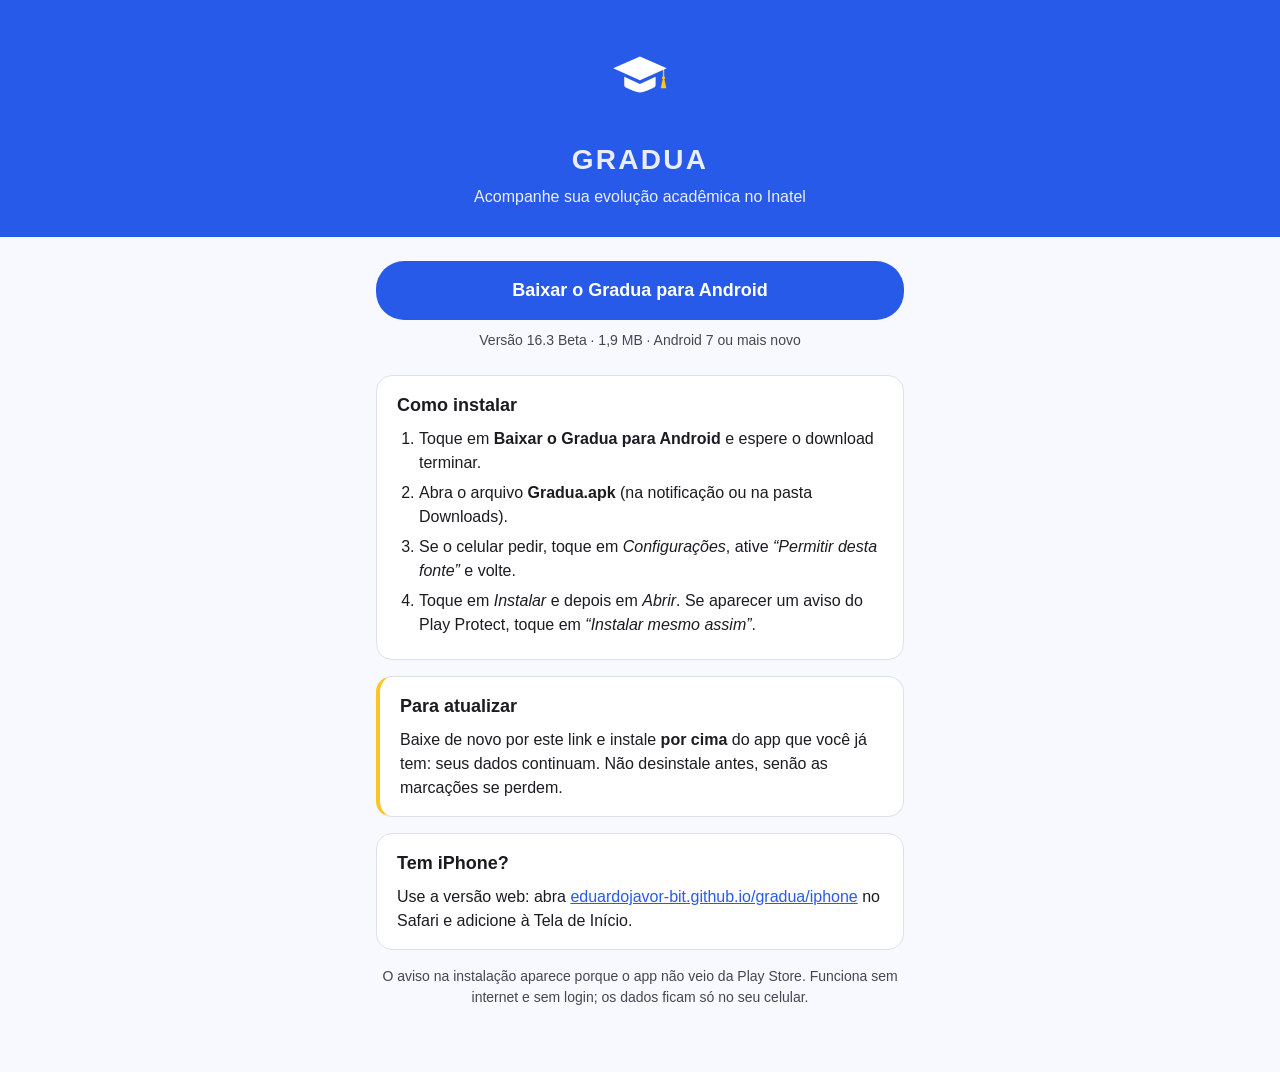
==== android/index.html @ af93af9c "Gradua 16.3 Beta (versão web e APK do Android) Co-Authored-By: Claude Opus 5.5 <noreply@anthropic.co" ====
<!doctype html>
<!-- Página de download do app Android (Gradua). Modelo preenchido por publicar-web.sh: 16.3 Beta e 1,9 MB. -->
<html lang="pt-BR">
<head>
  <meta charset="utf-8">
  <meta name="viewport" content="width=device-width, initial-scale=1">
  <meta name="theme-color" content="#285AE9">
  <title>Gradua para Android</title>
  <link rel="icon" type="image/png" href="../icones/icone-192.png">
  <style>
    :root {
      --primaria: #285AE9; --sobre-primaria: #FFFFFF; --ouro: #FDC522;
      --fundo: #F8F9FF; --texto: #1A1C22; --texto-var: #44474F; --cartao: #FFFFFF; --contorno: #DDE1EC;
    }
    @media (prefers-color-scheme: dark) {
      :root { --fundo: #111318; --texto: #E2E2E9; --texto-var: #C4C6D0; --cartao: #1D2024; --contorno: #33363D; }
    }
    * { box-sizing: border-box; }
    body {
      margin: 0; background: var(--fundo); color: var(--texto);
      font-family: -apple-system, BlinkMacSystemFont, "Segoe UI", Roboto, "Helvetica Neue", Arial, sans-serif;
      line-height: 1.5;
    }
    header { background: var(--primaria); color: var(--sobre-primaria); text-align: center; padding: 32px 16px 28px; }
    header img { width: 88px; height: 88px; border-radius: 22px; }
    .logotipo { font-weight: 800; letter-spacing: 0.08em; font-size: 28px; margin: 12px 0 0; }
    header p { margin: 4px 0 0; opacity: 0.9; }
    main { max-width: 560px; margin: 0 auto; padding: 24px 16px 40px; }
    .baixar {
      display: block; text-align: center; background: var(--primaria); color: var(--sobre-primaria);
      text-decoration: none; font-weight: 700; font-size: 18px; padding: 16px; border-radius: 28px;
    }
    .baixar:focus-visible { outline: 3px solid var(--ouro); outline-offset: 3px; }
    .info { text-align: center; color: var(--texto-var); font-size: 14px; margin: 10px 0 24px; }
    .cartao { background: var(--cartao); border: 1px solid var(--contorno); border-radius: 16px; padding: 16px 20px; margin-bottom: 16px; }
    h2 { font-size: 18px; margin: 0 0 8px; }
    ol { margin: 0; padding-left: 22px; }
    li { margin: 6px 0; }
    .aviso { border-left: 4px solid var(--ouro); }
    a { color: var(--primaria); }
    @media (prefers-color-scheme: dark) { a:not(.baixar) { color: #B5C4FF; } }
  </style>
</head>
<body>
  <header>
    <img src="../icones/icone-app.svg" alt="">
    <p class="logotipo" aria-label="Gradua">GRADUA</p>
    <p>Acompanhe sua evolução acadêmica no Inatel</p>
  </header>
  <main>
    <a class="baixar" href="Gradua.apk" download="Gradua.apk">Baixar o Gradua para Android</a>
    <p class="info">Versão 16.3 Beta · 1,9 MB · Android 7 ou mais novo</p>

    <section class="cartao">
      <h2>Como instalar</h2>
      <ol>
        <li>Toque em <b>Baixar o Gradua para Android</b> e espere o download terminar.</li>
        <li>Abra o arquivo <b>Gradua.apk</b> (na notificação ou na pasta Downloads).</li>
        <li>Se o celular pedir, toque em <i>Configurações</i>, ative <i>“Permitir desta fonte”</i> e volte.</li>
        <li>Toque em <i>Instalar</i> e depois em <i>Abrir</i>. Se aparecer um aviso do Play Protect, toque em <i>“Instalar mesmo assim”</i>.</li>
      </ol>
    </section>

    <section class="cartao aviso">
      <h2>Para atualizar</h2>
      <p style="margin:0">Baixe de novo por este link e instale <b>por cima</b> do app que você já tem: seus dados continuam. Não desinstale antes, senão as marcações se perdem.</p>
    </section>

    <section class="cartao">
      <h2>Tem iPhone?</h2>
      <p style="margin:0">Use a versão web: abra <a href="../iphone/">eduardojavor-bit.github.io/gradua/iphone</a> no Safari e adicione à Tela de Início.</p>
    </section>

    <p class="info">O aviso na instalação aparece porque o app não veio da Play Store. Funciona sem internet e sem login; os dados ficam só no seu celular.</p>
  </main>
</body>
</html>
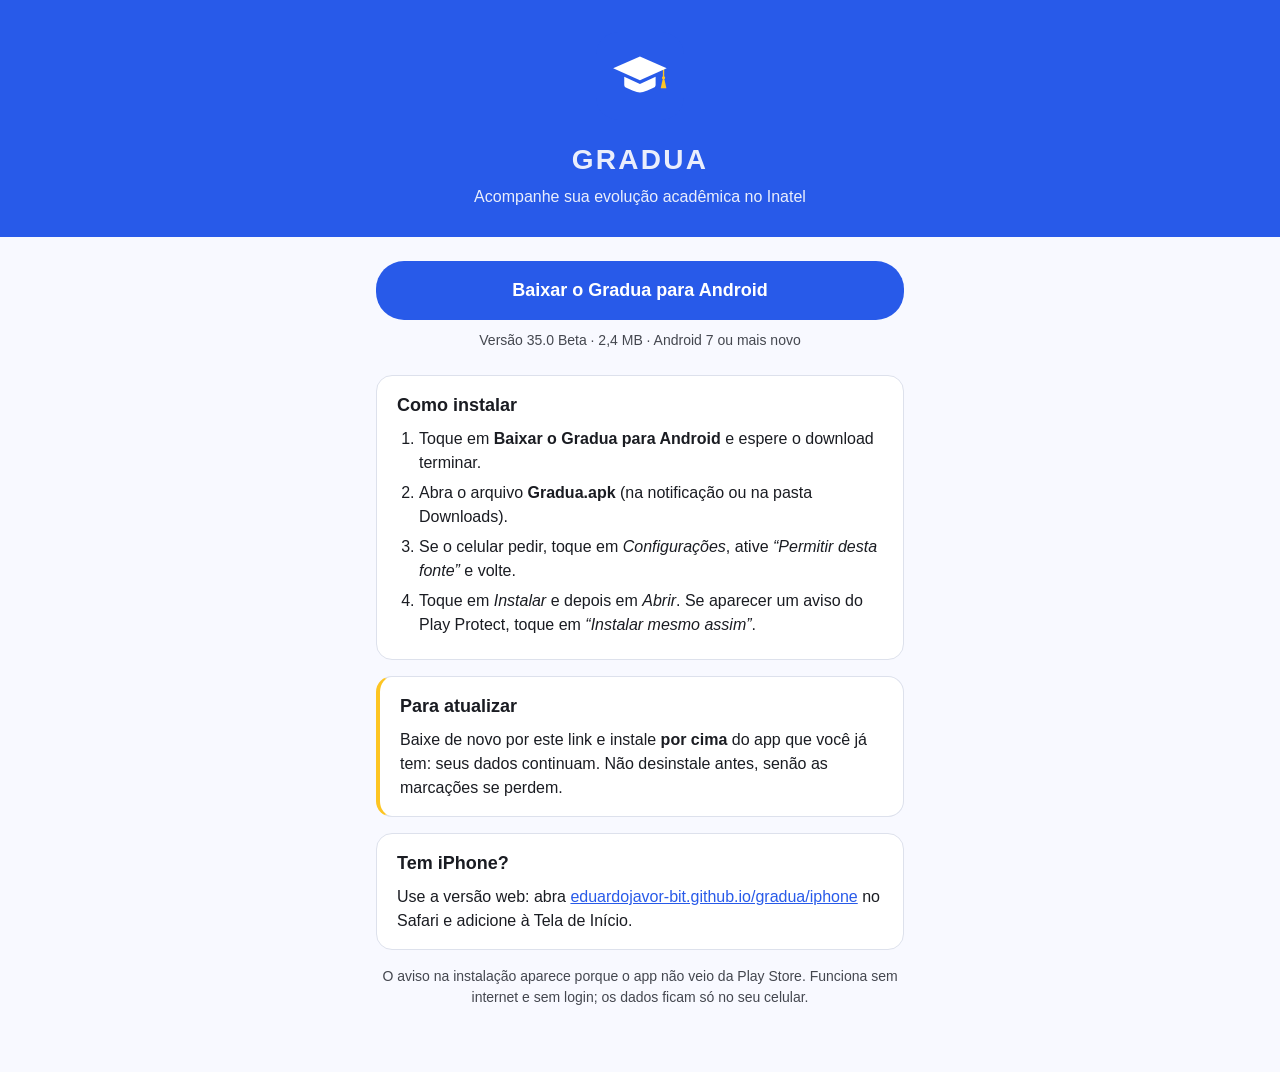
==== commit 285bc197: "Gradua 35.0 Beta (versão web e APK do Android) Co-Authored-By: Claude Opus 5.5 <noreply@anthropic.co" ====
--- a/android/index.html
+++ b/android/index.html
@@ -1,5 +1,5 @@
 <!doctype html>
-<!-- Página de download do app Android (Gradua). Modelo preenchido por publicar-web.sh: 16.3 Beta e 1,9 MB. -->
+<!-- Página de download do app Android (Gradua). Modelo preenchido por publicar-web.sh: 35.0 Beta e 2,4 MB. -->
 <html lang="pt-BR">
 <head>
   <meta charset="utf-8">
@@ -49,7 +49,7 @@
   </header>
   <main>
     <a class="baixar" href="Gradua.apk" download="Gradua.apk">Baixar o Gradua para Android</a>
-    <p class="info">Versão 16.3 Beta · 1,9 MB · Android 7 ou mais novo</p>
+    <p class="info">Versão 35.0 Beta · 2,4 MB · Android 7 ou mais novo</p>
 
     <section class="cartao">
       <h2>Como instalar</h2>
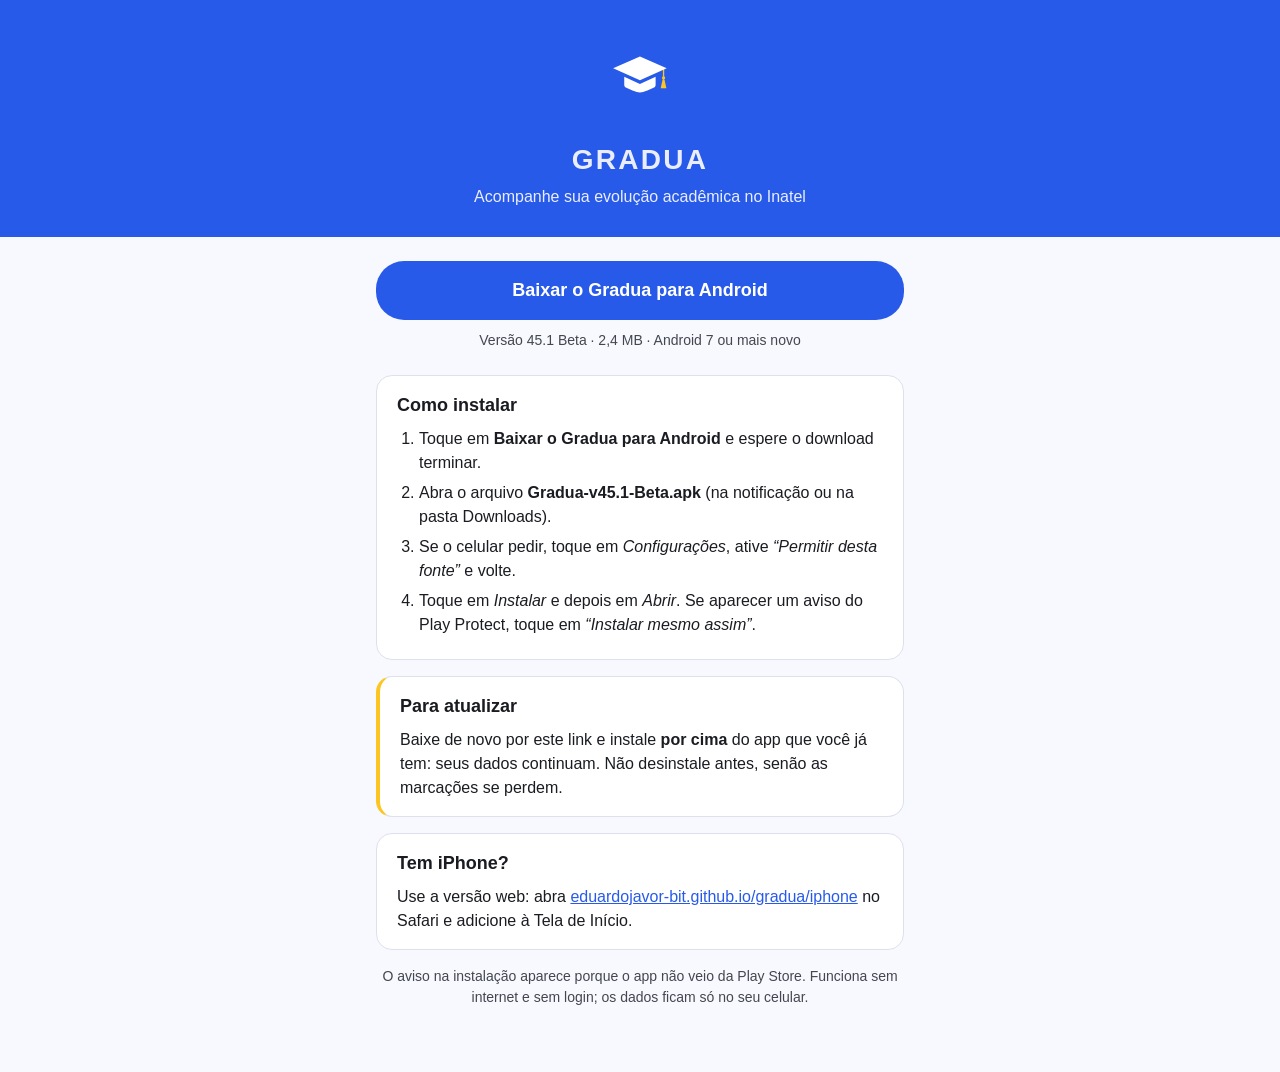
==== commit 77009f26: "Gradua 45.1 Beta (versão web e APK do Android) Co-Authored-By: Claude Opus 5.5 <noreply@anthropic.co" ====
--- a/android/index.html
+++ b/android/index.html
@@ -1,5 +1,6 @@
 <!doctype html>
-<!-- Página de download do app Android (Gradua). Modelo preenchido por publicar-web.sh: 35.0 Beta e 2,4 MB. -->
+<!-- Página de download do app Android (Gradua). Modelo preenchido por publicar-web.sh: 45.1 Beta, 2,4 MB e Gradua-v45.1-Beta.apk
+     (44.0 Beta, pedido do dono do projeto: o arquivo baixado tem o nome e a versão, ex.: Gradua-v44.0-Beta.apk). -->
 <html lang="pt-BR">
 <head>
   <meta charset="utf-8">
@@ -48,14 +49,14 @@
     <p>Acompanhe sua evolução acadêmica no Inatel</p>
   </header>
   <main>
-    <a class="baixar" href="Gradua.apk" download="Gradua.apk">Baixar o Gradua para Android</a>
-    <p class="info">Versão 35.0 Beta · 2,4 MB · Android 7 ou mais novo</p>
+    <a class="baixar" href="Gradua-v45.1-Beta.apk" download="Gradua-v45.1-Beta.apk">Baixar o Gradua para Android</a>
+    <p class="info">Versão 45.1 Beta · 2,4 MB · Android 7 ou mais novo</p>
 
     <section class="cartao">
       <h2>Como instalar</h2>
       <ol>
         <li>Toque em <b>Baixar o Gradua para Android</b> e espere o download terminar.</li>
-        <li>Abra o arquivo <b>Gradua.apk</b> (na notificação ou na pasta Downloads).</li>
+        <li>Abra o arquivo <b>Gradua-v45.1-Beta.apk</b> (na notificação ou na pasta Downloads).</li>
         <li>Se o celular pedir, toque em <i>Configurações</i>, ative <i>“Permitir desta fonte”</i> e volte.</li>
         <li>Toque em <i>Instalar</i> e depois em <i>Abrir</i>. Se aparecer um aviso do Play Protect, toque em <i>“Instalar mesmo assim”</i>.</li>
       </ol>
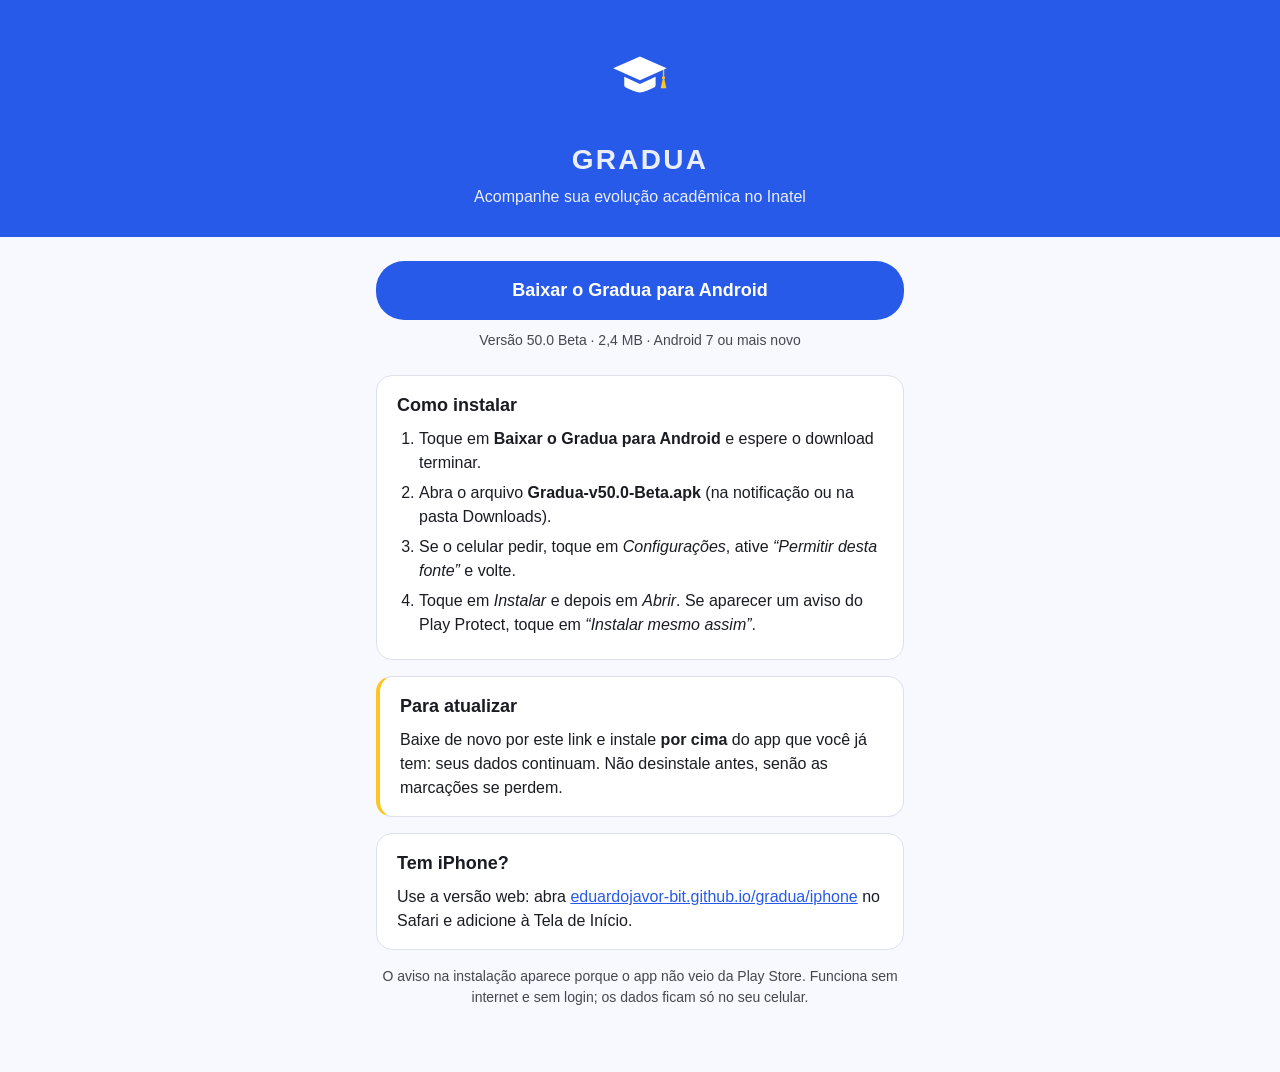
==== commit 87b37933: "Gradua 50.0 Beta (versão web e APK do Android) Co-Authored-By: Claude Opus 5.5 <noreply@anthropic.co" ====
--- a/android/index.html
+++ b/android/index.html
@@ -1,5 +1,5 @@
 <!doctype html>
-<!-- Página de download do app Android (Gradua). Modelo preenchido por publicar-web.sh: 45.1 Beta, 2,4 MB e Gradua-v45.1-Beta.apk
+<!-- Página de download do app Android (Gradua). Modelo preenchido por publicar-web.sh: 50.0 Beta, 2,4 MB e Gradua-v50.0-Beta.apk
      (44.0 Beta, pedido do dono do projeto: o arquivo baixado tem o nome e a versão, ex.: Gradua-v44.0-Beta.apk). -->
 <html lang="pt-BR">
 <head>
@@ -49,14 +49,14 @@
     <p>Acompanhe sua evolução acadêmica no Inatel</p>
   </header>
   <main>
-    <a class="baixar" href="Gradua-v45.1-Beta.apk" download="Gradua-v45.1-Beta.apk">Baixar o Gradua para Android</a>
-    <p class="info">Versão 45.1 Beta · 2,4 MB · Android 7 ou mais novo</p>
+    <a class="baixar" href="Gradua-v50.0-Beta.apk" download="Gradua-v50.0-Beta.apk">Baixar o Gradua para Android</a>
+    <p class="info">Versão 50.0 Beta · 2,4 MB · Android 7 ou mais novo</p>
 
     <section class="cartao">
       <h2>Como instalar</h2>
       <ol>
         <li>Toque em <b>Baixar o Gradua para Android</b> e espere o download terminar.</li>
-        <li>Abra o arquivo <b>Gradua-v45.1-Beta.apk</b> (na notificação ou na pasta Downloads).</li>
+        <li>Abra o arquivo <b>Gradua-v50.0-Beta.apk</b> (na notificação ou na pasta Downloads).</li>
         <li>Se o celular pedir, toque em <i>Configurações</i>, ative <i>“Permitir desta fonte”</i> e volte.</li>
         <li>Toque em <i>Instalar</i> e depois em <i>Abrir</i>. Se aparecer um aviso do Play Protect, toque em <i>“Instalar mesmo assim”</i>.</li>
       </ol>
